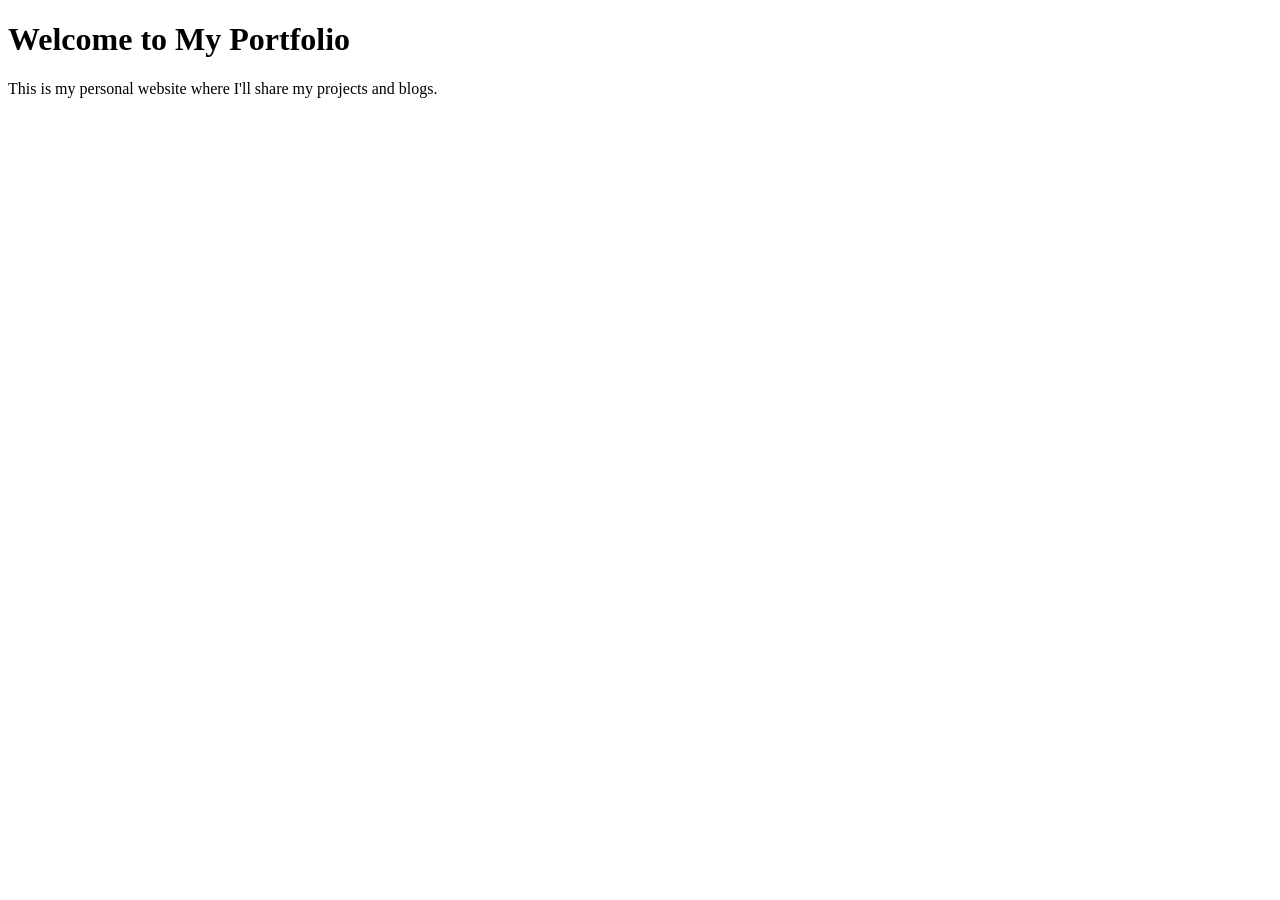
==== index.html @ a82ba8ae "initial website setup" ====
<!DOCTYPE html>
<html lang="en">
<head>
    <meta charset="UTF-8">
    <meta name="viewport" content="width=device-width, initial-scale=1.0">
    <title>Jivesh Gawde</title>
</head>
<body>
    <h1>Welcome to My Portfolio</h1>
    <p>This is my personal website where I'll share my projects and blogs.</p>
</body>
</html>
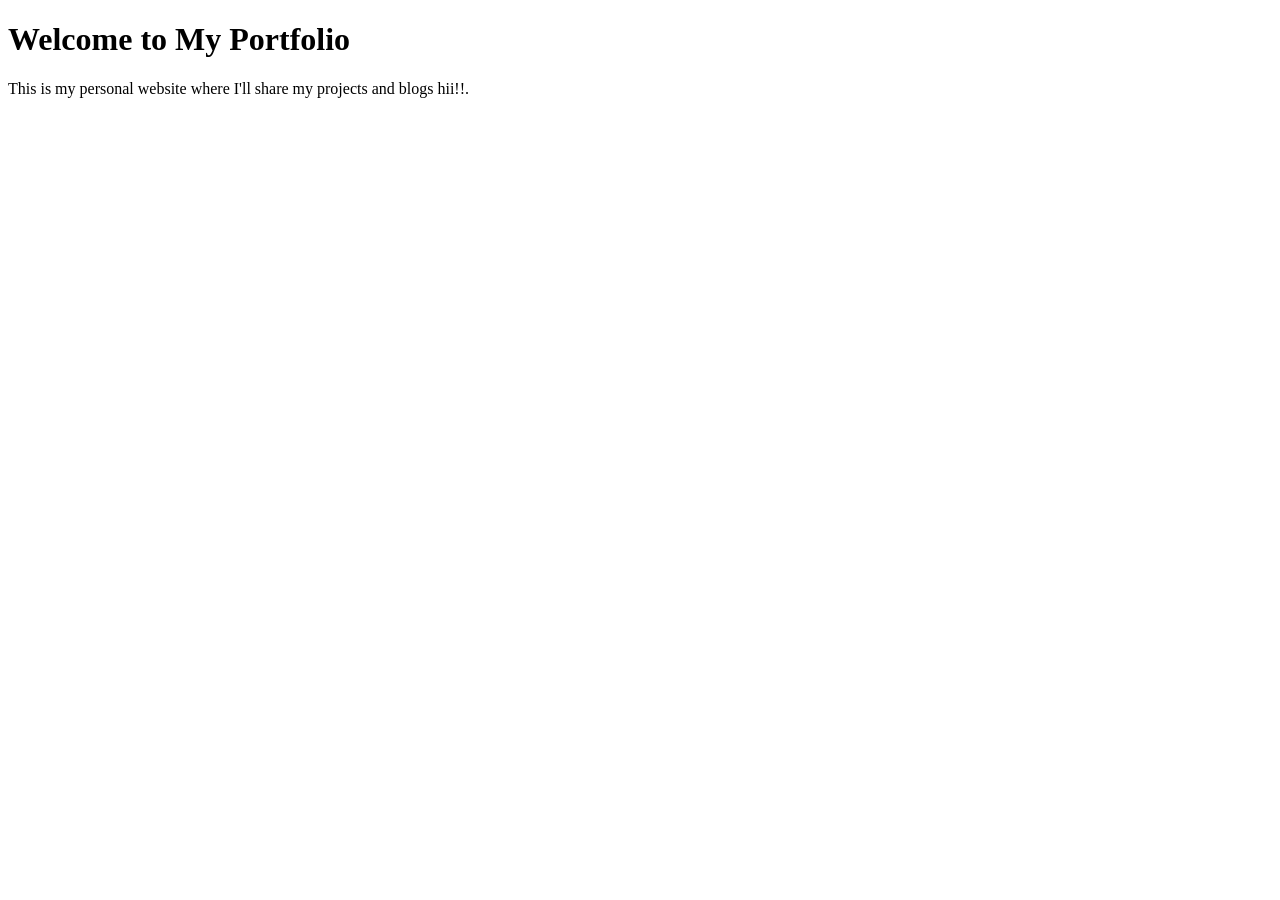
==== commit 5283ebe9: "trial changes" ====
--- a/index.html
+++ b/index.html
@@ -7,6 +7,6 @@
 </head>
 <body>
     <h1>Welcome to My Portfolio</h1>
-    <p>This is my personal website where I'll share my projects and blogs.</p>
+    <p>This is my personal website where I'll share my projects and blogs hii!!.</p>
 </body>
 </html>
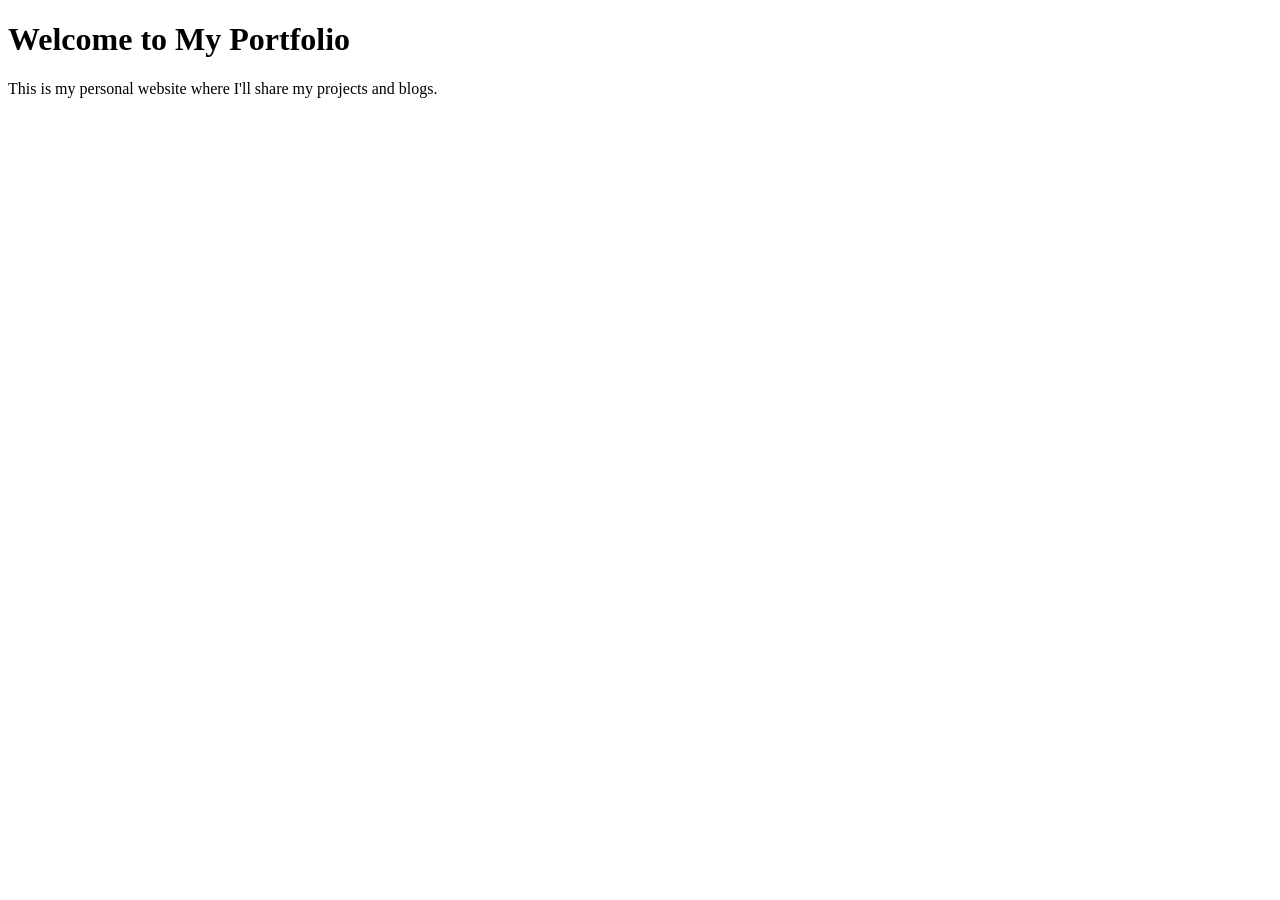
==== commit e7fd653a: "trail changes" ====
--- a/index.html
+++ b/index.html
@@ -7,6 +7,6 @@
 </head>
 <body>
     <h1>Welcome to My Portfolio</h1>
-    <p>This is my personal website where I'll share my projects and blogs hii!!.</p>
+    <p>This is my personal website where I'll share my projects and blogs.</p>
 </body>
 </html>
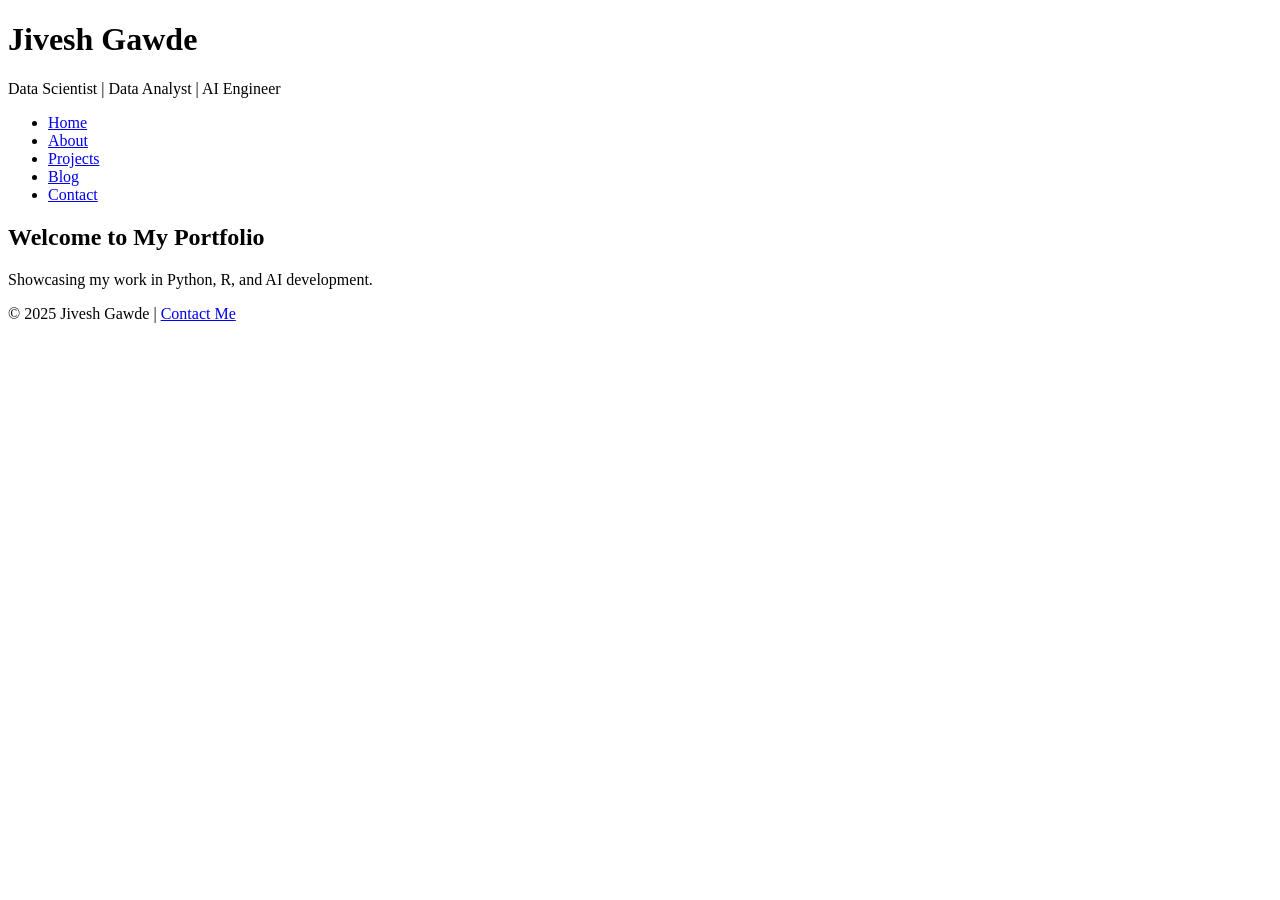
==== commit 0565b660: "Moved index.html to root" ====
--- a/index.html
+++ b/index.html
@@ -3,10 +3,33 @@
 <head>
     <meta charset="UTF-8">
     <meta name="viewport" content="width=device-width, initial-scale=1.0">
-    <title>Jivesh Gawde</title>
+    <title>My Portfolio</title>
+    <link rel="stylesheet" href="styles.css">
 </head>
 <body>
-    <h1>Welcome to My Portfolio</h1>
-    <p>This is my personal website where I'll share my projects and blogs.</p>
+
+    <header>
+        <h1>Jivesh Gawde</h1>
+        <p>Data Scientist | Data Analyst | AI Engineer</p>
+        <nav>
+            <ul>
+                <li><a href="index.html">Home</a></li>
+                <li><a href="about.html">About</a></li>
+                <li><a href="projects.html">Projects</a></li>
+                <li><a href="blog.html">Blog</a></li>
+                <li><a href="contact.html">Contact</a></li>
+            </ul>
+        </nav>
+    </header>
+
+    <section id="hero">
+        <h2>Welcome to My Portfolio</h2>
+        <p>Showcasing my work in Python, R, and AI development.</p>
+    </section>
+
+    <footer>
+        <p>© 2025 Jivesh Gawde | <a href="contact.html">Contact Me</a></p>
+    </footer>
+
 </body>
-</html>
+</html> 
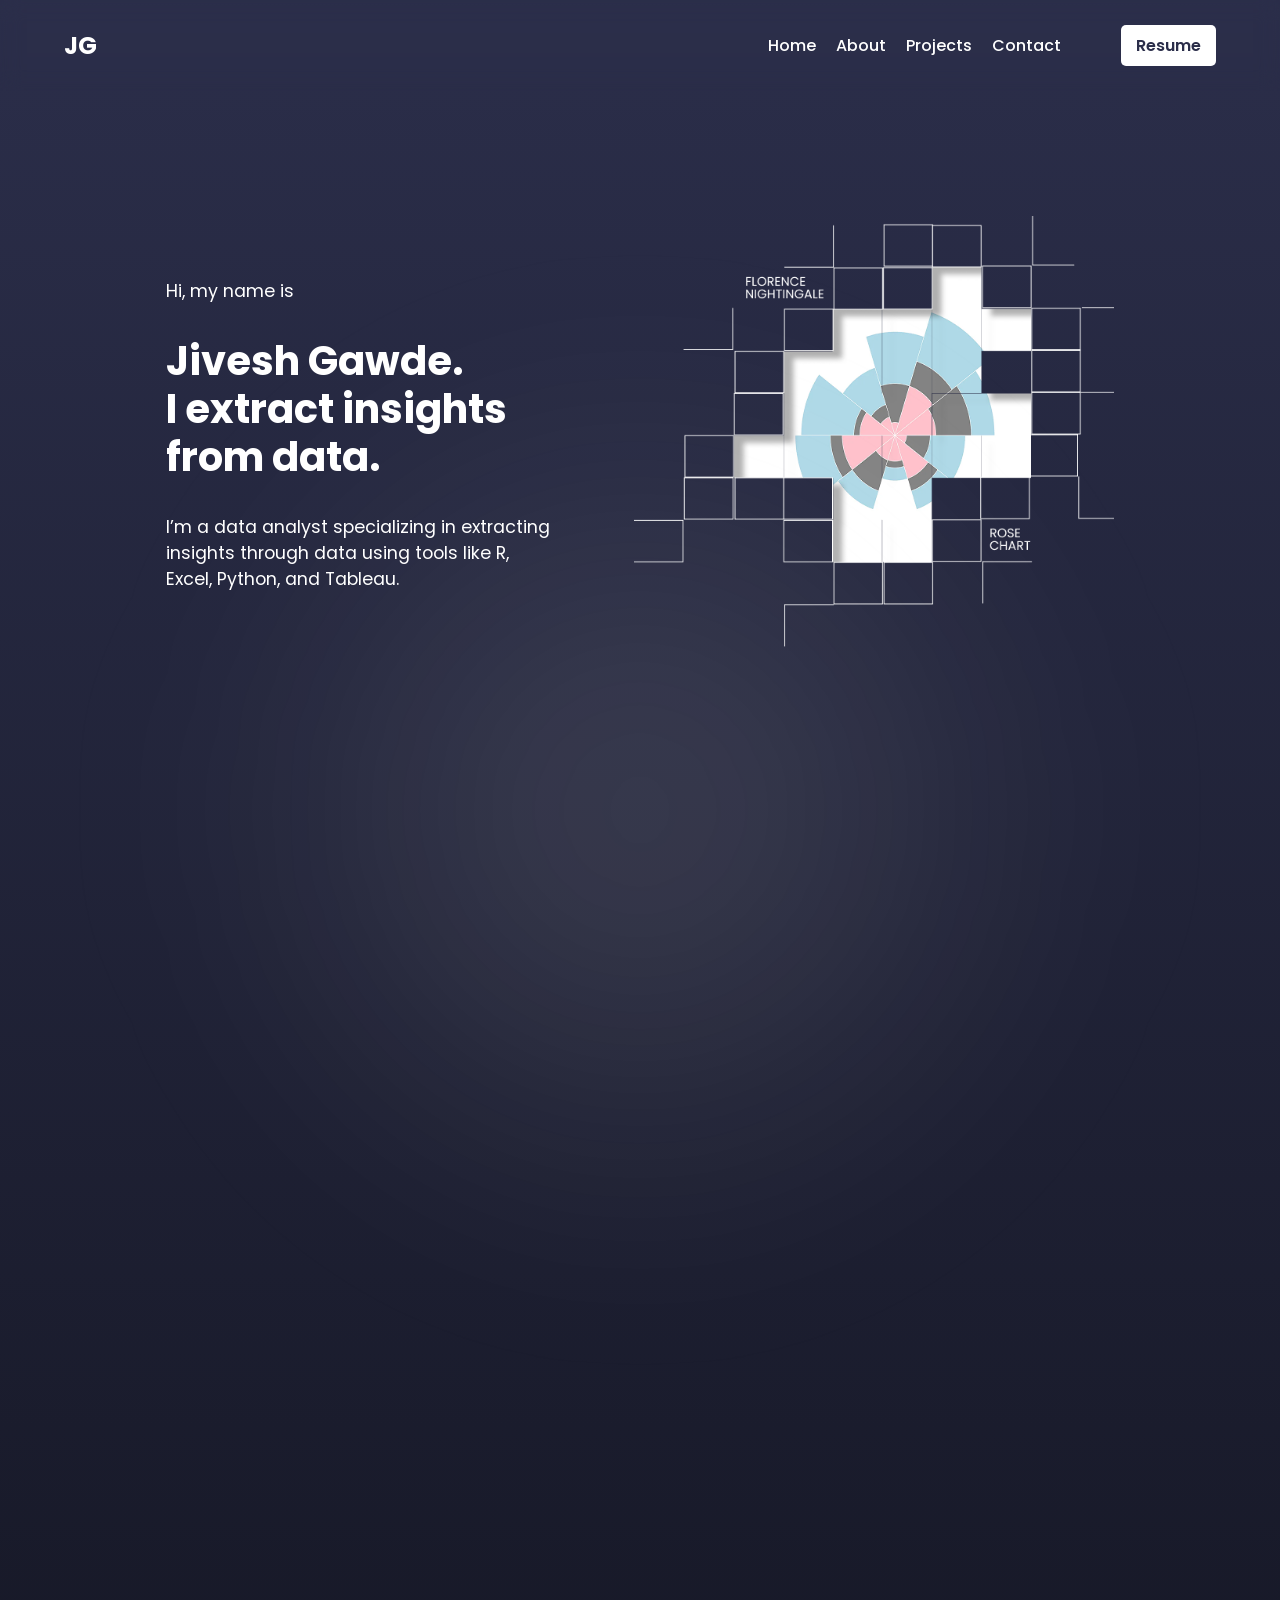
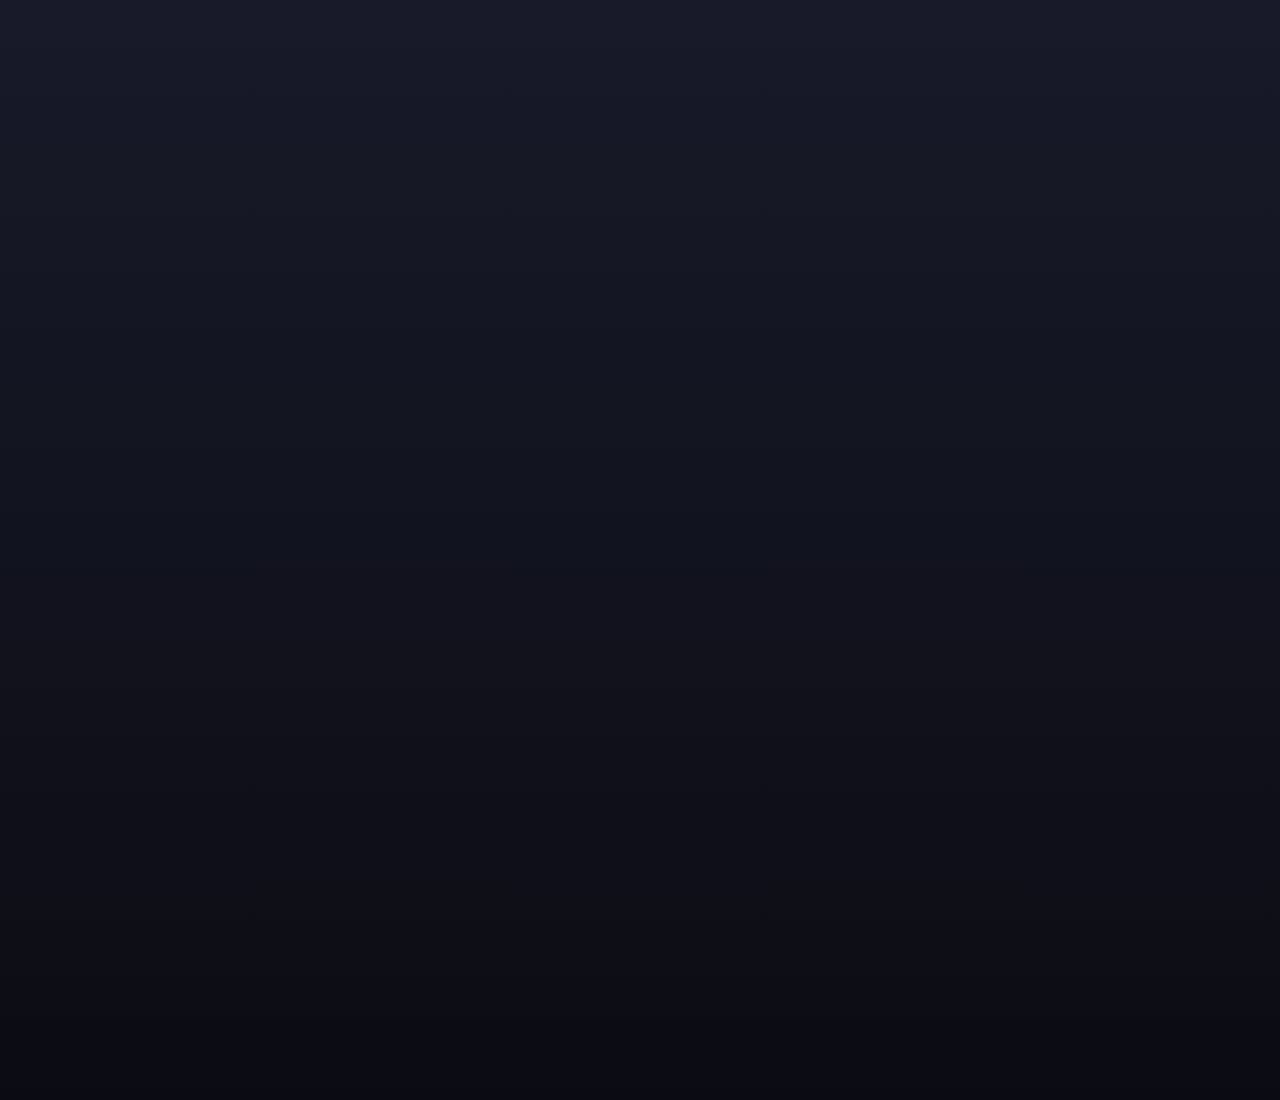
==== commit 2fb1140c: "homepage ready" ====
--- a/index.html
+++ b/index.html
@@ -1,35 +1,47 @@
 <!DOCTYPE html>
 <html lang="en">
-<head>
-    <meta charset="UTF-8">
-    <meta name="viewport" content="width=device-width, initial-scale=1.0">
-    <title>My Portfolio</title>
-    <link rel="stylesheet" href="styles.css">
-</head>
-<body>
+  <head>
+    <meta charset="UTF-8" />
+    <meta name="viewport" content="width=device-width, initial-scale=1.0" />
+    <title>Jivesh Gawde - Portfolio</title>
+    <link rel="stylesheet" href="styles.css" />
+    <script defer src="script.js"></script>
+  </head>
+  <body>
+    <div class="radial-glow"></div> 
+    <!-- Navbar -->
+    <nav class="navbar">
+      <div class="nav-container">
+        <div class="logo">JG</div>
+        <ul class="nav-links">
+          <li><a href="#home">Home</a></li>
+          <li><a href="#about">About</a></li>
+          <li><a href="#projects">Projects</a></li>
+          <li><a href="#contact">Contact</a></li>
+        </ul>
+        <a href="resume.pdf" class="resume-btn">Resume</a>
+      </div>
+    </nav>
 
-    <header>
-        <h1>Jivesh Gawde</h1>
-        <p>Data Scientist | Data Analyst | AI Engineer</p>
-        <nav>
-            <ul>
-                <li><a href="index.html">Home</a></li>
-                <li><a href="about.html">About</a></li>
-                <li><a href="projects.html">Projects</a></li>
-                <li><a href="blog.html">Blog</a></li>
-                <li><a href="contact.html">Contact</a></li>
-            </ul>
-        </nav>
-    </header>
 
-    <section id="hero">
-        <h2>Welcome to My Portfolio</h2>
-        <p>Showcasing my work in Python, R, and AI development.</p>
+    <!-- Home Section -->
+    <section id="home">
+      <div class="home-text">
+        <p>Hi, my name is</p>
+        <h1>
+          <span
+            >Jivesh Gawde. <br />
+            I extract insights from data.</span
+          >
+        </h1>
+        <p>
+          I’m a data analyst specializing in extracting insights through data
+          using tools like R, Excel, Python, and Tableau.
+        </p>
+      </div>
+      <div class="home-image">
+        <img src="assets\design.png" alt="Jivesh Gawde" />
+      </div>
     </section>
-
-    <footer>
-        <p>© 2025 Jivesh Gawde | <a href="contact.html">Contact Me</a></p>
-    </footer>
-
-</body>
-</html> 
+  </body>
+</html>
--- a/styles.css
+++ b/styles.css
@@ -0,0 +1,149 @@
+/* Import Poppins Font */
+@import url('https://fonts.googleapis.com/css2?family=Poppins:wght@300;400;500;600;700&display=swap');
+
+body {
+    background: linear-gradient(to bottom, #2B2E4A, #0B0C13);
+    background-repeat: no-repeat; /* Prevents tiling */
+    height: 300vh; /* Ensures full-page coverage */
+    margin: 0;
+    padding: 0;
+    font-family: 'Poppins', sans-serif;
+    color: white;
+    overflow-x: hidden;
+    position: relative;
+}
+
+/* Radial Glow Effect */
+.radial-glow {
+    position: absolute;
+    width: 100%;
+    height: 100vh; /* Covers full viewport height */
+    top: 40vh; /* Moves glow slightly up */
+    left: 50%;
+    transform: translateX(-50%);
+    background: radial-gradient(circle, rgba(255, 255, 255, 0.126) 0%, rgba(0, 0, 0, 0) 60%);
+    filter: blur(100px); /* Heavy blur effect */
+    pointer-events: none;
+}
+
+
+
+/* === Navbar Styles === */
+.navbar {
+    position: fixed;
+    top: 0;
+    width: 100%;
+    display: flex;
+    justify-content: center;
+    padding: 25px 0;
+    z-index: 1000;
+    backdrop-filter: blur(10px); /* Gives a subtle glass effect */
+    -webkit-backdrop-filter: blur(10px); /* Safari support */
+    
+    transition: background 0.3s ease-in-out;
+}
+
+.nav-container {
+    width: 90%;
+    /* max-width: 1200px; */
+    display: flex;
+    justify-content: space-between;
+    align-items: center;
+}
+
+.logo {
+    font-size: 24px;
+    font-weight: bold;
+    color: white;
+}
+
+/* === Navbar Links === */
+.nav-links {
+    list-style: none;
+    display: flex;
+    gap: 20px;
+    margin: 0;
+    padding: 0 0;
+    margin-left: auto; /* Pushes links to the right */
+}
+
+.nav-links li {
+    display: inline-block;
+}
+
+.nav-links a {
+    text-decoration: none;
+    color: white;
+    font-size: 16px;
+    font-weight: 500;
+    transition: color 0.3s ease-in-out;
+}
+
+.nav-links a:hover {
+    color: #2B2E4A; /* Highlight Color */
+}
+
+/* === Resume Button (Animated) === */
+.resume-btn {
+    text-decoration: none;
+    color: #2B2E4A;
+    background: white;
+    padding: 8px 15px;
+    border-radius: 5px;
+    font-weight: 600;
+    transition: all 0.3s ease-in-out;
+    margin-left: 60px; 
+}
+
+.resume-btn:hover {
+    background: white;
+    transform: scale(1.1);
+}
+
+
+
+/* === Home Section === */
+#home {
+    min-height: 70vh; /* Takes at least 70% of viewport height */
+    display: flex;
+    justify-content: space-between; /* Creates space between text and image */
+    align-items: center; /* Centers vertically */
+    gap: 80px; /* Increases space between text and image */
+    padding: 120px 13%; /* Less left/right distance */
+}
+
+/* Common container for text and image */
+.home-container {
+    display: flex;
+    align-items: center; /* Aligns content properly */
+    gap: 50px; /* Space between text and image */
+}
+
+/* Text container */
+.home-text {
+    max-width: 700px; /* Slightly reduced width for better balance */
+}
+
+/* Refined Text Sizes */
+.home-text p {
+    font-size: 1.1rem; /* Slightly reduced paragraph size */
+    color: #ffffff; /* Adjust text color for readability */
+}
+
+.home-text h1 {
+    font-size: 2.5rem; /* Reduced heading size */
+    font-weight: bold;
+    line-height: 1.2; /* Slightly tighter spacing */
+    color: #ffffff;
+}
+
+/* Image container */
+.home-image img {
+    width: 480px; /* Slightly smaller image */
+    height: auto;
+    border-radius: 10px;
+}
+
+
+
+
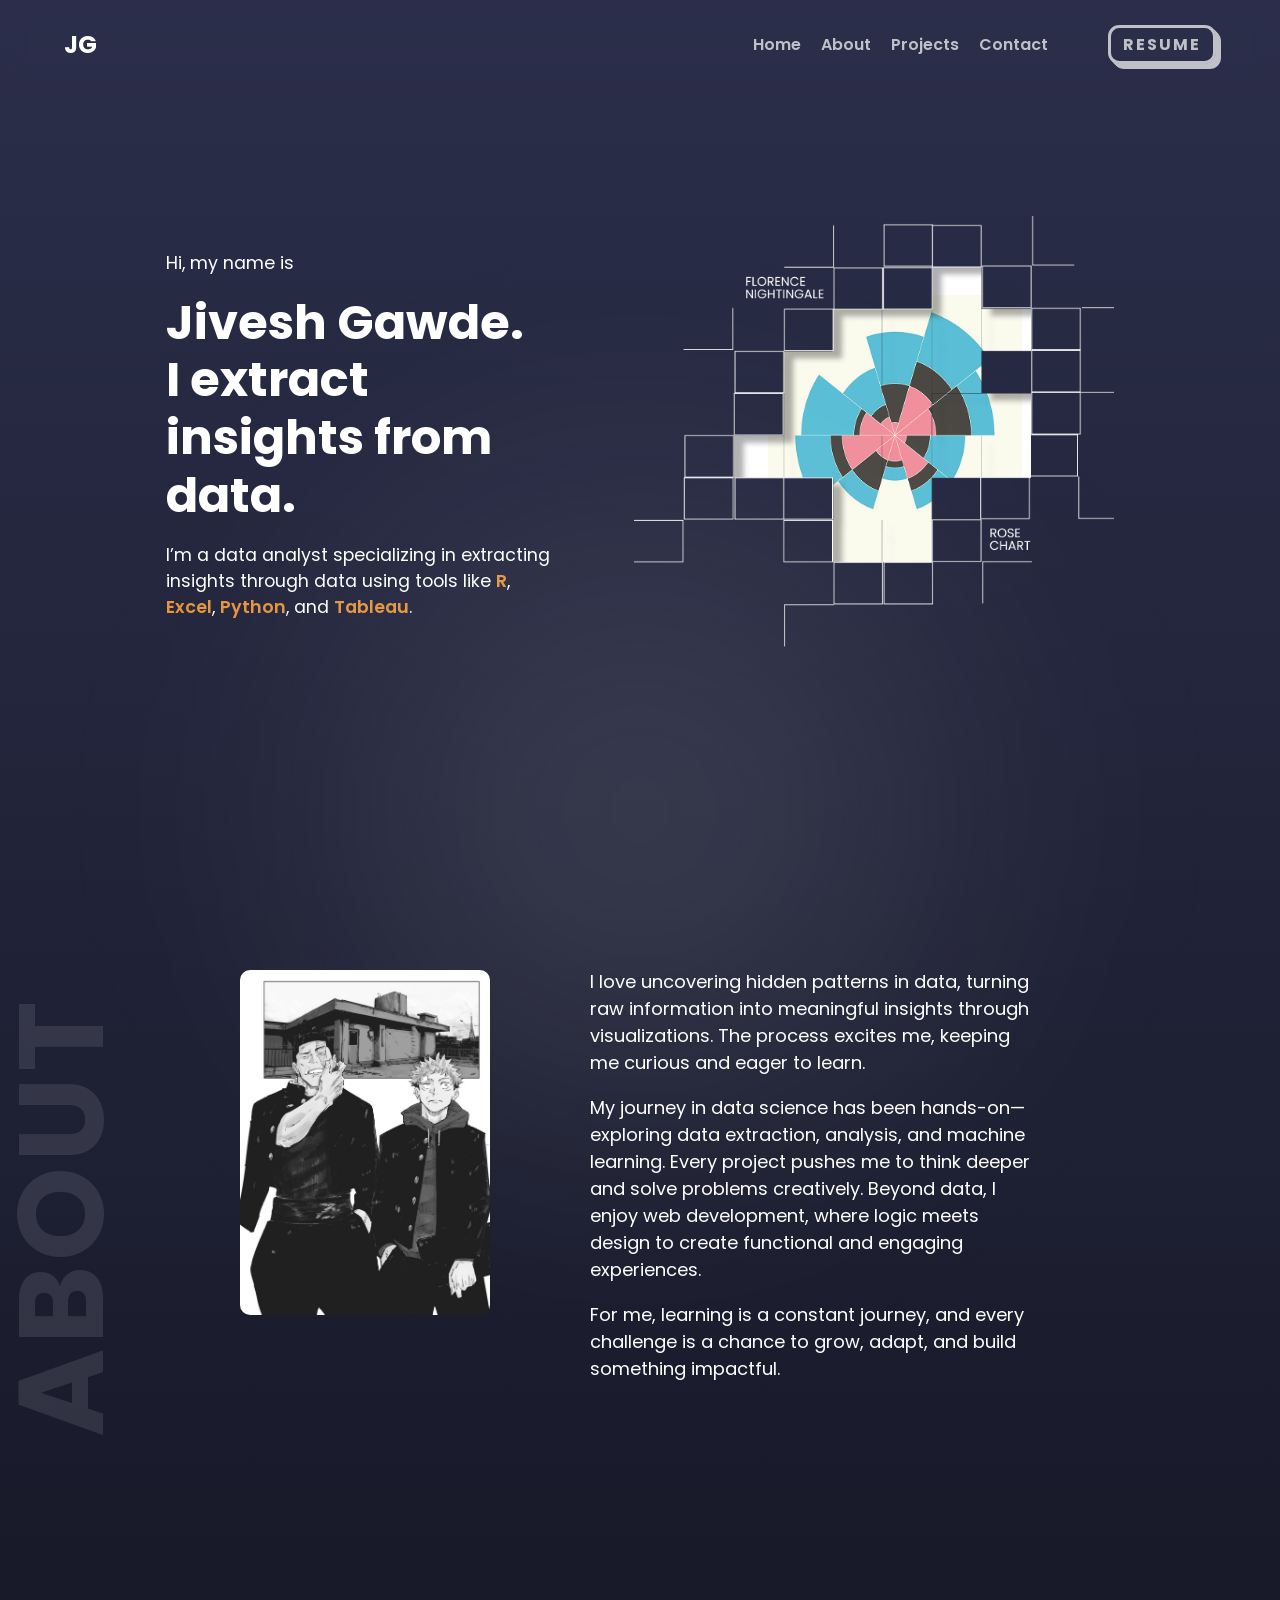
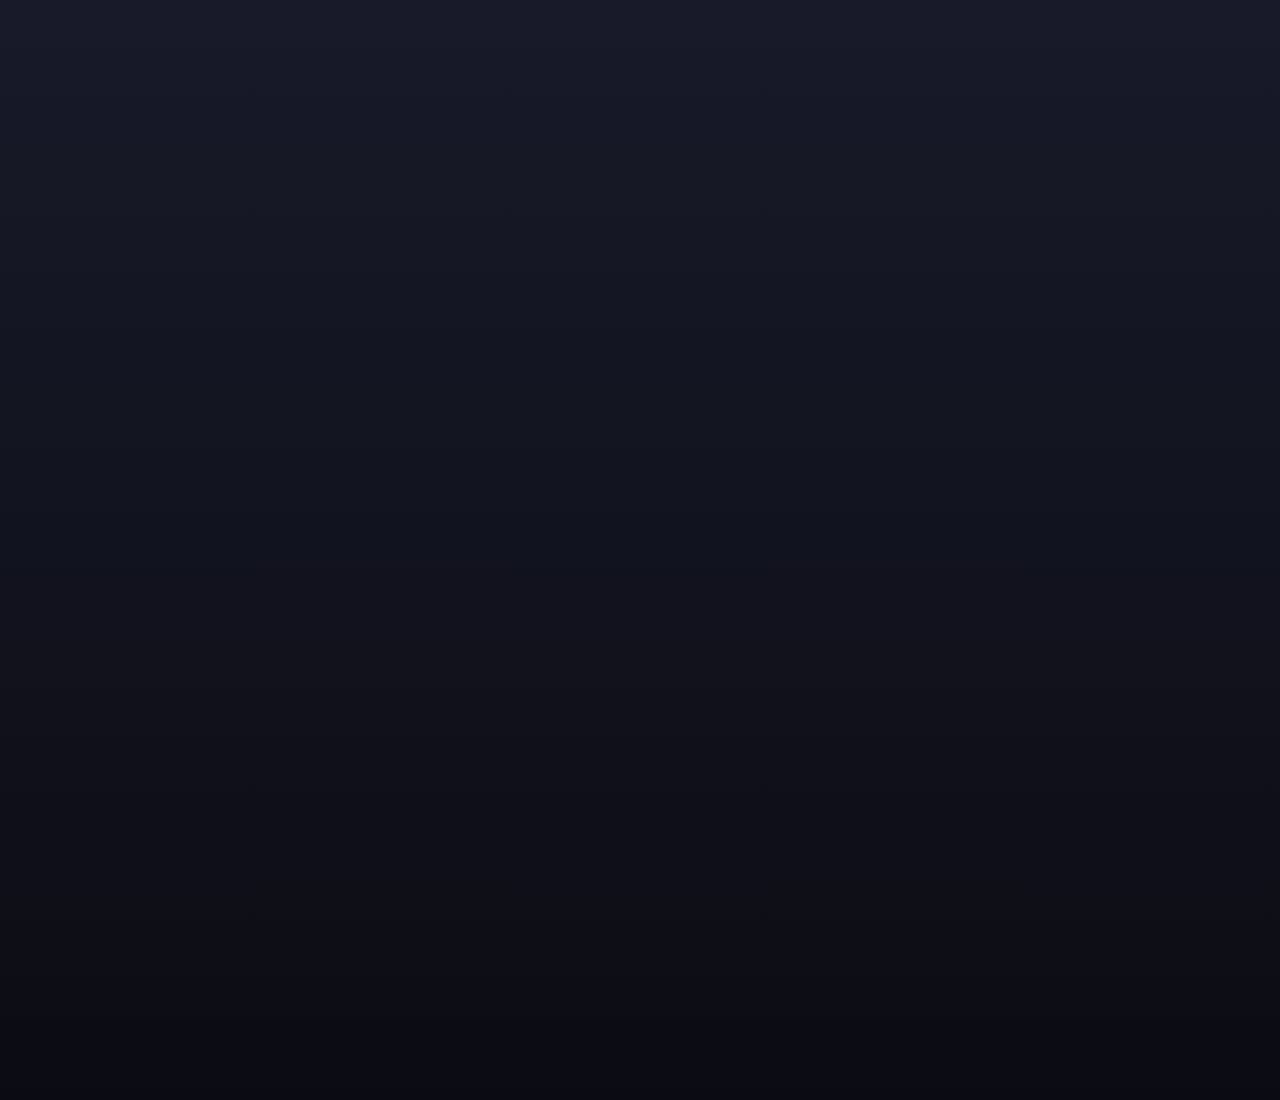
==== commit b4631c1a: "about section" ====
--- a/index.html
+++ b/index.html
@@ -8,21 +8,20 @@
     <script defer src="script.js"></script>
   </head>
   <body>
-    <div class="radial-glow"></div> 
+    <div class="radial-glow"></div>
     <!-- Navbar -->
     <nav class="navbar">
       <div class="nav-container">
-        <div class="logo">JG</div>
+        <a href="index.html" class="logo">JG</a>
         <ul class="nav-links">
           <li><a href="#home">Home</a></li>
           <li><a href="#about">About</a></li>
           <li><a href="#projects">Projects</a></li>
           <li><a href="#contact">Contact</a></li>
         </ul>
-        <a href="resume.pdf" class="resume-btn">Resume</a>
+        <a href="resume.html" class="button-54" role="button">Resume</a>
       </div>
     </nav>
-
 
     <!-- Home Section -->
     <section id="home">
@@ -36,11 +35,41 @@
         </h1>
         <p>
           I’m a data analyst specializing in extracting insights through data
-          using tools like R, Excel, Python, and Tableau.
+          using tools like <span class="highlight">R</span>, 
+          <span class="highlight">Excel</span>, 
+          <span class="highlight">Python</span>, and 
+          <span class="highlight">Tableau</span>.
         </p>
       </div>
       <div class="home-image">
-        <img src="assets\design.png" alt="Jivesh Gawde" />
+        <img src="assets\heroimage.png" alt="Jivesh Gawde" />
+      </div>
+    </section>
+    <!-- About Section -->
+    <section id="about">
+      <div class="about-container">
+        <div class="about-image">
+          <img src="assets\about.jpg" alt="About Image" />
+          <span class="about-vertical-text">ABOUT</span>
+        </div>
+        <div class="about-text">
+          <p>
+            I love uncovering hidden patterns in data, turning raw information
+            into meaningful insights through visualizations. The process excites
+            me, keeping me curious and eager to learn.
+          </p>
+          <p>
+            My journey in data science has been hands-on—exploring data
+            extraction, analysis, and machine learning. Every project pushes me
+            to think deeper and solve problems creatively. Beyond data, I enjoy
+            web development, where logic meets design to create functional and
+            engaging experiences.
+          </p>
+          <p>
+            For me, learning is a constant journey, and every challenge is a
+            chance to grow, adapt, and build something impactful.
+          </p>
+        </div>
       </div>
     </section>
   </body>
--- a/styles.css
+++ b/styles.css
@@ -1,149 +1,253 @@
 /* Import Poppins Font */
-@import url('https://fonts.googleapis.com/css2?family=Poppins:wght@300;400;500;600;700&display=swap');
+@import url("https://fonts.googleapis.com/css2?family=Poppins:wght@300;400;500;600;700&display=swap");
 
 body {
-    background: linear-gradient(to bottom, #2B2E4A, #0B0C13);
-    background-repeat: no-repeat; /* Prevents tiling */
-    height: 300vh; /* Ensures full-page coverage */
-    margin: 0;
-    padding: 0;
-    font-family: 'Poppins', sans-serif;
-    color: white;
-    overflow-x: hidden;
-    position: relative;
+  background: linear-gradient(to bottom, #2b2e4a, #0b0c13);
+  background-repeat: no-repeat; /* Prevents tiling */
+  height: 300vh; /* Ensures full-page coverage */
+  margin: 0;
+  padding: 0;
+  font-family: "Poppins", sans-serif;
+  color: white;
+  overflow-x: hidden;
+  position: relative;
 }
 
 /* Radial Glow Effect */
 .radial-glow {
-    position: absolute;
-    width: 100%;
-    height: 100vh; /* Covers full viewport height */
-    top: 40vh; /* Moves glow slightly up */
-    left: 50%;
-    transform: translateX(-50%);
-    background: radial-gradient(circle, rgba(255, 255, 255, 0.126) 0%, rgba(0, 0, 0, 0) 60%);
-    filter: blur(100px); /* Heavy blur effect */
-    pointer-events: none;
-}
-
-
+  position: absolute;
+  width: 100%;
+  height: 100vh; /* Covers full viewport height */
+  top: 40vh; /* Moves glow slightly up */
+  left: 50%;
+  transform: translateX(-50%);
+  background: radial-gradient(
+    circle,
+    rgba(255, 255, 255, 0.126) 0%,
+    rgba(0, 0, 0, 0) 60%
+  );
+  filter: blur(100px); /* Heavy blur effect */
+  pointer-events: none;
+}
 
 /* === Navbar Styles === */
 .navbar {
-    position: fixed;
-    top: 0;
-    width: 100%;
-    display: flex;
-    justify-content: center;
-    padding: 25px 0;
-    z-index: 1000;
-    backdrop-filter: blur(10px); /* Gives a subtle glass effect */
-    -webkit-backdrop-filter: blur(10px); /* Safari support */
-    
-    transition: background 0.3s ease-in-out;
+  position: fixed;
+  top: 0;
+  width: 100%;
+  display: flex;
+  justify-content: center;
+  padding: 25px 0;
+  z-index: 1000;
+  backdrop-filter: blur(10px); /* Gives a subtle glass effect */
+  -webkit-backdrop-filter: blur(10px); /* Safari support */
+  transition: background 0.3s ease-in-out;
 }
 
 .nav-container {
-    width: 90%;
-    /* max-width: 1200px; */
-    display: flex;
-    justify-content: space-between;
-    align-items: center;
+  width: 90%;
+  /* max-width: 1200px; */
+  display: flex;
+  justify-content: space-between;
+  align-items: center;
 }
 
 .logo {
-    font-size: 24px;
-    font-weight: bold;
-    color: white;
+  font-size: 24px;
+  font-weight: bold;
+  color: white;
+  text-decoration: none; /* Removes underline */
+}
+
+.logo:hover {
+  cursor: pointer;
+  color: #ddd; /* Lightens color on hover */
 }
 
 /* === Navbar Links === */
 .nav-links {
-    list-style: none;
-    display: flex;
-    gap: 20px;
-    margin: 0;
-    padding: 0 0;
-    margin-left: auto; /* Pushes links to the right */
+  list-style: none;
+  display: flex;
+  gap: 20px;
+  margin: 0;
+  padding: 0;
+  margin-left: auto; /* Pushes links to the right */
 }
 
 .nav-links li {
-    display: inline-block;
+  display: inline-block;
 }
 
 .nav-links a {
-    text-decoration: none;
-    color: white;
-    font-size: 16px;
-    font-weight: 500;
-    transition: color 0.3s ease-in-out;
-}
-
+  position: relative; /* Needed for absolute positioning of the underline */
+  text-decoration: none;
+  color: rgba(255, 255, 255, 0.7); /* Semi-transparent white */
+  font-size: 16px;
+  font-weight: 550;
+  transition: color 0.3s ease-in-out;
+}
+
+/* Underline effect */
+.nav-links a::after {
+  content: "";
+  position: absolute;
+  left: 0;
+  bottom: -4px; /* Adjusts the underline position */
+  width: 0%;
+  height: 2px;
+  background: white;
+  transition: width 0.3s ease-in-out;
+}
+
+/* Hover effect */
 .nav-links a:hover {
-    color: #2B2E4A; /* Highlight Color */
-}
-
-/* === Resume Button (Animated) === */
-.resume-btn {
-    text-decoration: none;
-    color: #2B2E4A;
-    background: white;
-    padding: 8px 15px;
-    border-radius: 5px;
-    font-weight: 600;
-    transition: all 0.3s ease-in-out;
-    margin-left: 60px; 
-}
-
-.resume-btn:hover {
-    background: white;
-    transform: scale(1.1);
-}
-
-
+  color: rgba(255, 255, 255, 1); /* Fully opaque white on hover */
+}
+
+.nav-links a:hover::after {
+  width: 100%; /* Expands underline from left to right */
+}
+
+/* Reset animation when not hovered */
+.nav-links a:not(:hover)::after {
+  width: 0%;
+}
+
+
+
+
+/* CSS */
+.button-54 {
+  letter-spacing: 2px;
+  text-decoration: none;
+  text-transform: uppercase;
+  color:#ffffff;
+  cursor: pointer;
+  border: 3px solid;
+  padding: 0.25em 0.5em;
+  box-shadow: 1px 1px 0px 0px, 2px 2px 0px 0px, 3px 3px 0px 0px, 4px 4px 0px 0px, 5px 5px 0px 0px;
+  position: relative;
+  user-select: none;
+  -webkit-user-select: none;
+  touch-action: manipulation;
+  font-family: "Poppins", sans-serif;
+  font-weight: bold;
+  font-size: 16px;
+  margin-left: 60px;
+  border-radius: 1cap;
+  opacity: 0.7; /* Default transparency */
+  transition: opacity 0.3s ease-in-out; /* Smooth transition */
+}
+
+.button-54:hover {
+  opacity: 1; /* Fully opaque on hover */
+}
+
+.button-54:active {
+  box-shadow: 0px 0px 0px 0px;
+  top: 5px;
+  left: 5px;
+}
+
+@media (min-width: 768px) {
+  .button-54 {
+    padding: 0.25em 0.75em;
+  }
+}
 
 /* === Home Section === */
 #home {
-    min-height: 70vh; /* Takes at least 70% of viewport height */
-    display: flex;
-    justify-content: space-between; /* Creates space between text and image */
-    align-items: center; /* Centers vertically */
-    gap: 80px; /* Increases space between text and image */
-    padding: 120px 13%; /* Less left/right distance */
+  min-height: 70vh; /* Takes at least 70% of viewport height */
+  display: flex;
+  justify-content: space-between; /* Creates space between text and image */
+  align-items: center; /* Centers vertically */
+  gap: 80px; /* Increases space between text and image */
+  padding: 120px 13%; /* Less left/right distance */
 }
 
 /* Common container for text and image */
 .home-container {
-    display: flex;
-    align-items: center; /* Aligns content properly */
-    gap: 50px; /* Space between text and image */
+  display: flex;
+  align-items: center; /* Aligns content properly */
+  gap: 20px; /* Space between text and image */
 }
 
 /* Text container */
 .home-text {
-    max-width: 700px; /* Slightly reduced width for better balance */
+  max-width: 700px; /* Slightly reduced width for better balance */
 }
 
 /* Refined Text Sizes */
 .home-text p {
-    font-size: 1.1rem; /* Slightly reduced paragraph size */
-    color: #ffffff; /* Adjust text color for readability */
-}
-
+  font-size: 1.1rem; /* Slightly reduced paragraph size */
+  color: #ffffff; /* Adjust text color for readability */
+}
+
+.highlight {
+  font-weight: 600; /* Slightly less bold */
+  color: #e6953f; /* Softer orange shade */
+}
 .home-text h1 {
-    font-size: 2.5rem; /* Reduced heading size */
-    font-weight: bold;
-    line-height: 1.2; /* Slightly tighter spacing */
-    color: #ffffff;
+  margin-top: 15px;
+  font-size: 3rem; /* Reduced heading size */
+  font-weight: bold;
+  line-height: 1.2; /* Slightly tighter spacing */
+  color: #ffffff;
+  margin-bottom: 15px; /* Reduce space below heading */
 }
 
 /* Image container */
 .home-image img {
-    width: 480px; /* Slightly smaller image */
-    height: auto;
-    border-radius: 10px;
-}
-
-
-
-
+  width: 480px; /* Slightly smaller image */
+  height: auto;
+  border-radius: 10px;
+}
+
+
+/* About Section */
+#about {
+  display: flex;
+  justify-content: center;
+  align-items: flex-start;
+  padding: 80px 10%;
+}
+
+.about-container {
+  display: flex;
+  align-items: flex-start;
+  gap: 100px; /* Space between image and text */
+  max-width: 1200px;
+}
+
+.about-image {
+  position: relative;
+  flex: 1;
+  max-width: 250px; /* Adjust width as needed */
+  margin-top: 20px;
+}
+
+.about-image img {
+  width: 100%;
+  border-radius: 10px;
+}
+
+.about-vertical-text {
+  position: absolute;
+  left: -400px; /* Adjust spacing */
+  top: 70%;
+  transform: translateY(-50%) rotate(-90deg);
+  font-size: 120px;
+  font-weight: 700;
+  color: rgba(255, 255, 255, 0.1); /* Transparent effect */
+  letter-spacing: 5px;
+  user-select: none;
+}
+
+.about-text {
+  flex: 1;
+  color: white;
+  font-size: 18px;
+  max-width: 450px;
+  margin: 0;
+  padding: 0;
+}
